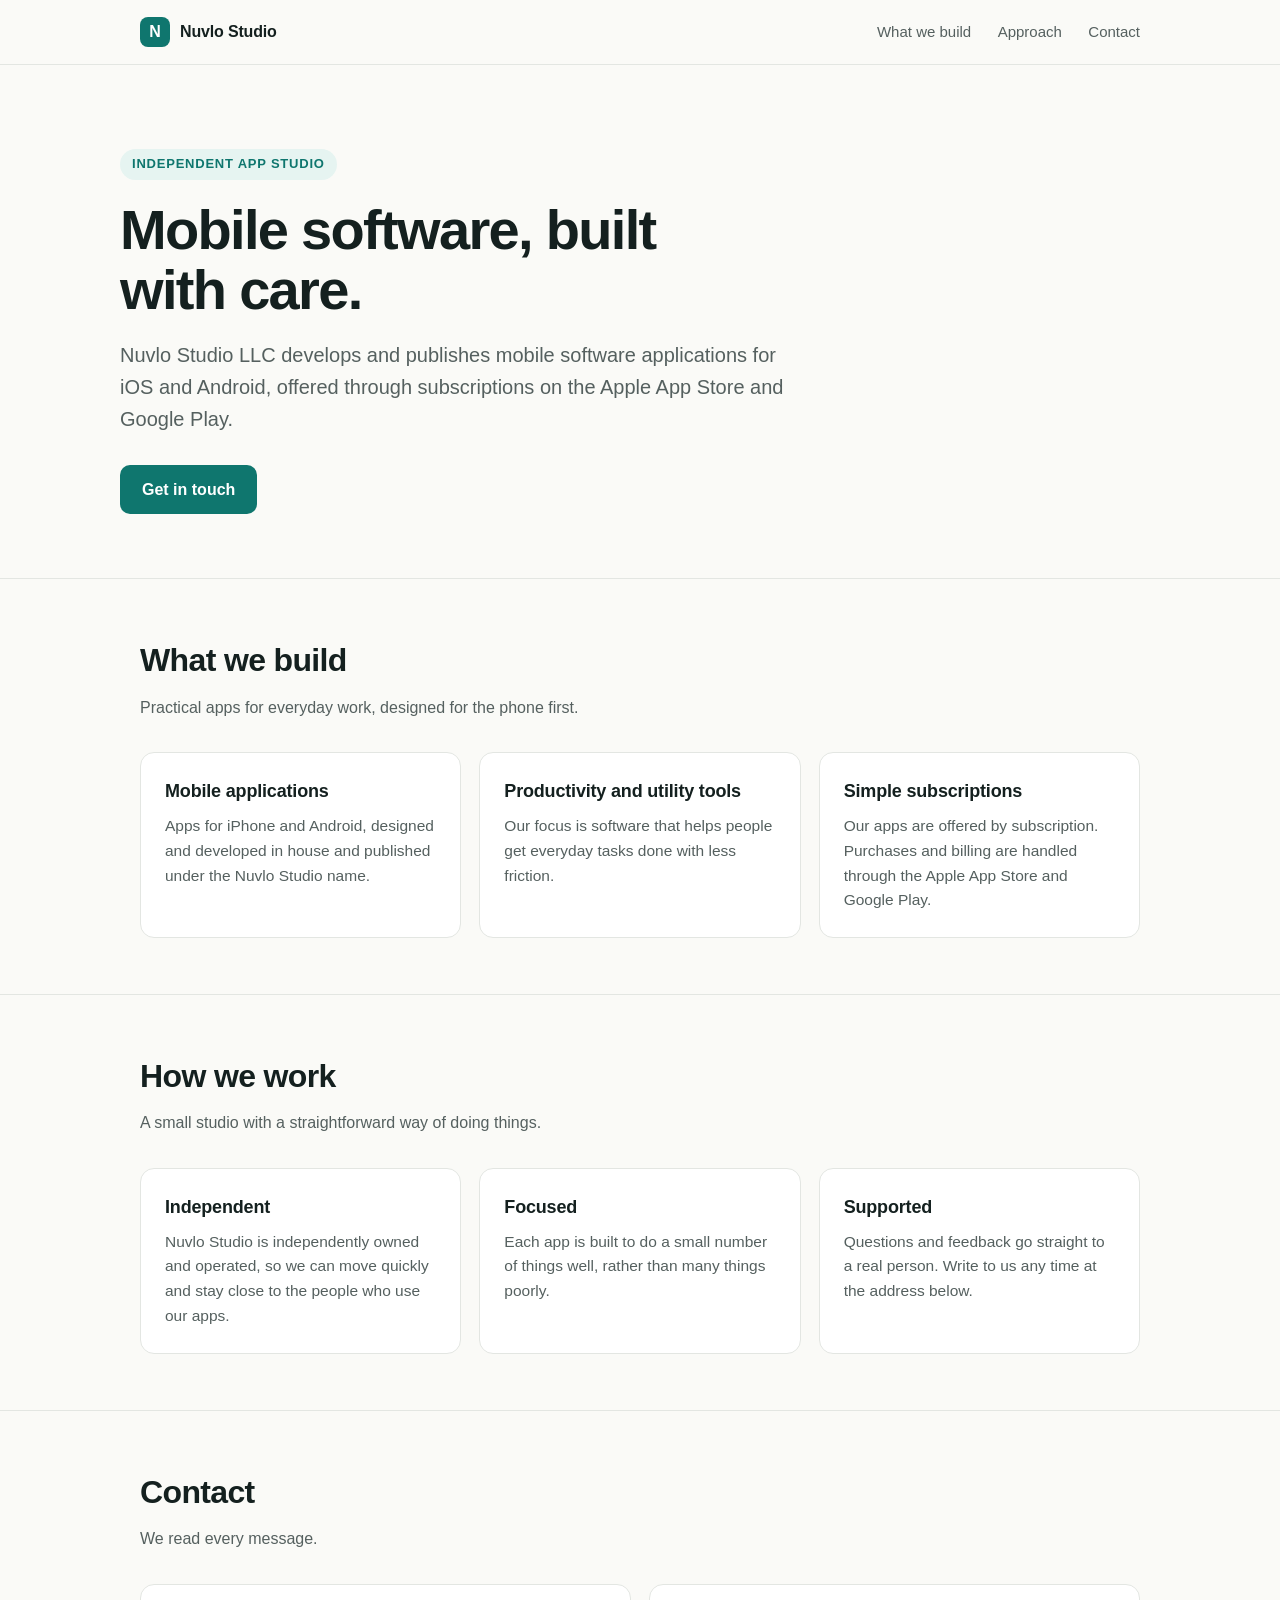
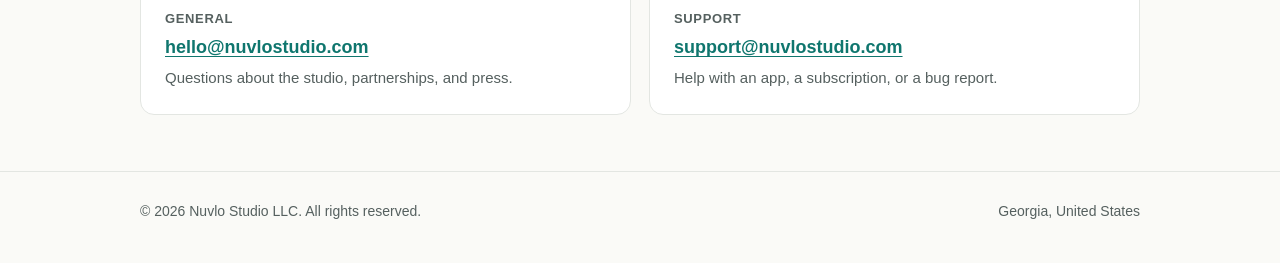
==== index.html @ f9d79541 "Initial one-page site for Nuvlo Studio" ====
<!doctype html>
<html lang="en">
<head>
<meta charset="utf-8">
<meta name="viewport" content="width=device-width, initial-scale=1">
<title>Nuvlo Studio | Mobile software for iOS and Android</title>
<meta name="description" content="Nuvlo Studio LLC develops and publishes mobile software applications, offered through subscriptions on the Apple App Store and Google Play.">
<meta property="og:title" content="Nuvlo Studio">
<meta property="og:description" content="Mobile software applications for iOS and Android, offered through subscriptions on the Apple App Store and Google Play.">
<meta property="og:type" content="website">
<meta property="og:url" content="https://nuvlostudio.com/">
<link rel="canonical" href="https://nuvlostudio.com/">
<link rel="icon" href="data:image/svg+xml,%3Csvg xmlns='http://www.w3.org/2000/svg' viewBox='0 0 64 64'%3E%3Crect width='64' height='64' rx='14' fill='%230f766e'/%3E%3Cpath d='M18 46V18h6l16 20V18h6v28h-6L24 26v20z' fill='%23fff'/%3E%3C/svg%3E">
<style>
  :root {
    --bg: #fafaf7;
    --surface: #ffffff;
    --text: #14201f;
    --muted: #55605f;
    --line: #e3e6e2;
    --accent: #0f766e;
    --accent-ink: #ffffff;
    --accent-soft: #e6f4f1;
    --radius: 14px;
    --maxw: 1040px;
  }
  @media (prefers-color-scheme: dark) {
    :root {
      --bg: #0e1514;
      --surface: #141d1c;
      --text: #eaf1ef;
      --muted: #9fb0ad;
      --line: #25322f;
      --accent: #2dd4bf;
      --accent-ink: #062321;
      --accent-soft: #11302d;
    }
  }
  * { box-sizing: border-box; }
  html { scroll-behavior: smooth; }
  body {
    margin: 0;
    background: var(--bg);
    color: var(--text);
    font-family: -apple-system, BlinkMacSystemFont, "Segoe UI", Roboto, Helvetica, Arial, sans-serif;
    line-height: 1.6;
    -webkit-font-smoothing: antialiased;
  }
  a { color: var(--accent); text-decoration-thickness: 1px; text-underline-offset: 3px; }
  a:hover { text-decoration-thickness: 2px; }
  .wrap { max-width: var(--maxw); margin: 0 auto; padding: 0 20px; }

  header.site {
    border-bottom: 1px solid var(--line);
    background: var(--bg);
    position: sticky; top: 0; z-index: 10;
  }
  .bar { display: flex; align-items: center; justify-content: space-between; height: 64px; }
  .brand { display: flex; align-items: center; gap: 10px; font-weight: 700; letter-spacing: -0.01em; color: var(--text); text-decoration: none; }
  .mark {
    width: 30px; height: 30px; border-radius: 8px; background: var(--accent);
    display: grid; place-items: center; color: var(--accent-ink); font-weight: 800; font-size: 16px;
  }
  nav a { color: var(--muted); text-decoration: none; margin-left: 22px; font-size: 15px; }
  nav a:hover { color: var(--text); }

  .hero { padding: 84px 0 64px; }
  .eyebrow {
    display: inline-block; font-size: 13px; font-weight: 600; letter-spacing: 0.06em; text-transform: uppercase;
    color: var(--accent); background: var(--accent-soft); padding: 5px 12px; border-radius: 999px;
  }
  h1 {
    font-size: clamp(34px, 6vw, 56px); line-height: 1.08; letter-spacing: -0.03em;
    margin: 20px 0 18px; max-width: 18ch;
  }
  .lead { font-size: clamp(17px, 2.2vw, 20px); color: var(--muted); max-width: 60ch; margin: 0 0 30px; }
  .cta {
    display: inline-block; background: var(--accent); color: var(--accent-ink);
    padding: 12px 22px; border-radius: 10px; font-weight: 600; text-decoration: none;
  }
  .cta:hover { opacity: 0.92; }

  section { padding: 56px 0; border-top: 1px solid var(--line); }
  h2 { font-size: clamp(24px, 3.4vw, 32px); letter-spacing: -0.02em; margin: 0 0 8px; }
  .sub { color: var(--muted); margin: 0 0 32px; max-width: 60ch; }

  .grid { display: grid; gap: 18px; grid-template-columns: repeat(auto-fit, minmax(260px, 1fr)); }
  .card {
    background: var(--surface); border: 1px solid var(--line); border-radius: var(--radius);
    padding: 24px;
  }
  .card h3 { margin: 0 0 8px; font-size: 18px; letter-spacing: -0.01em; }
  .card p { margin: 0; color: var(--muted); font-size: 15.5px; }

  .contact-grid { display: grid; gap: 18px; grid-template-columns: repeat(auto-fit, minmax(260px, 1fr)); }
  .contact-grid .label { font-size: 13px; font-weight: 600; letter-spacing: 0.05em; text-transform: uppercase; color: var(--muted); }
  .contact-grid .addr { font-size: 18px; font-weight: 600; margin: 4px 0 4px; }
  .contact-grid p { margin: 0; color: var(--muted); font-size: 15px; }

  footer { border-top: 1px solid var(--line); padding: 28px 0 40px; color: var(--muted); font-size: 14px; }
  footer .row { display: flex; flex-wrap: wrap; gap: 8px 24px; justify-content: space-between; }

  @media (max-width: 560px) {
    nav a { margin-left: 14px; font-size: 14px; }
    .hero { padding: 56px 0 44px; }
  }
</style>
</head>
<body>

<header class="site">
  <div class="wrap bar">
    <a class="brand" href="#top" aria-label="Nuvlo Studio home">
      <span class="mark" aria-hidden="true">N</span>
      <span>Nuvlo Studio</span>
    </a>
    <nav aria-label="Primary">
      <a href="#about">What we build</a>
      <a href="#approach">Approach</a>
      <a href="#contact">Contact</a>
    </nav>
  </div>
</header>

<main id="top">
  <div class="wrap hero">
    <span class="eyebrow">Independent app studio</span>
    <h1>Mobile software, built with care.</h1>
    <p class="lead">
      Nuvlo Studio LLC develops and publishes mobile software applications for iOS and Android,
      offered through subscriptions on the Apple App Store and Google Play.
    </p>
    <a class="cta" href="#contact">Get in touch</a>
  </div>

  <section id="about">
    <div class="wrap">
      <h2>What we build</h2>
      <p class="sub">Practical apps for everyday work, designed for the phone first.</p>
      <div class="grid">
        <div class="card">
          <h3>Mobile applications</h3>
          <p>Apps for iPhone and Android, designed and developed in house and published under the Nuvlo Studio name.</p>
        </div>
        <div class="card">
          <h3>Productivity and utility tools</h3>
          <p>Our focus is software that helps people get everyday tasks done with less friction.</p>
        </div>
        <div class="card">
          <h3>Simple subscriptions</h3>
          <p>Our apps are offered by subscription. Purchases and billing are handled through the Apple App Store and Google Play.</p>
        </div>
      </div>
    </div>
  </section>

  <section id="approach">
    <div class="wrap">
      <h2>How we work</h2>
      <p class="sub">A small studio with a straightforward way of doing things.</p>
      <div class="grid">
        <div class="card">
          <h3>Independent</h3>
          <p>Nuvlo Studio is independently owned and operated, so we can move quickly and stay close to the people who use our apps.</p>
        </div>
        <div class="card">
          <h3>Focused</h3>
          <p>Each app is built to do a small number of things well, rather than many things poorly.</p>
        </div>
        <div class="card">
          <h3>Supported</h3>
          <p>Questions and feedback go straight to a real person. Write to us any time at the address below.</p>
        </div>
      </div>
    </div>
  </section>

  <section id="contact">
    <div class="wrap">
      <h2>Contact</h2>
      <p class="sub">We read every message.</p>
      <div class="contact-grid">
        <div class="card">
          <div class="label">General</div>
          <div class="addr"><a href="mailto:hello@nuvlostudio.com">hello@nuvlostudio.com</a></div>
          <p>Questions about the studio, partnerships, and press.</p>
        </div>
        <div class="card">
          <div class="label">Support</div>
          <div class="addr"><a href="mailto:support@nuvlostudio.com">support@nuvlostudio.com</a></div>
          <p>Help with an app, a subscription, or a bug report.</p>
        </div>
      </div>
    </div>
  </section>
</main>

<footer>
  <div class="wrap row">
    <span>&copy; 2026 Nuvlo Studio LLC. All rights reserved.</span>
    <span>Georgia, United States</span>
  </div>
</footer>

</body>
</html>
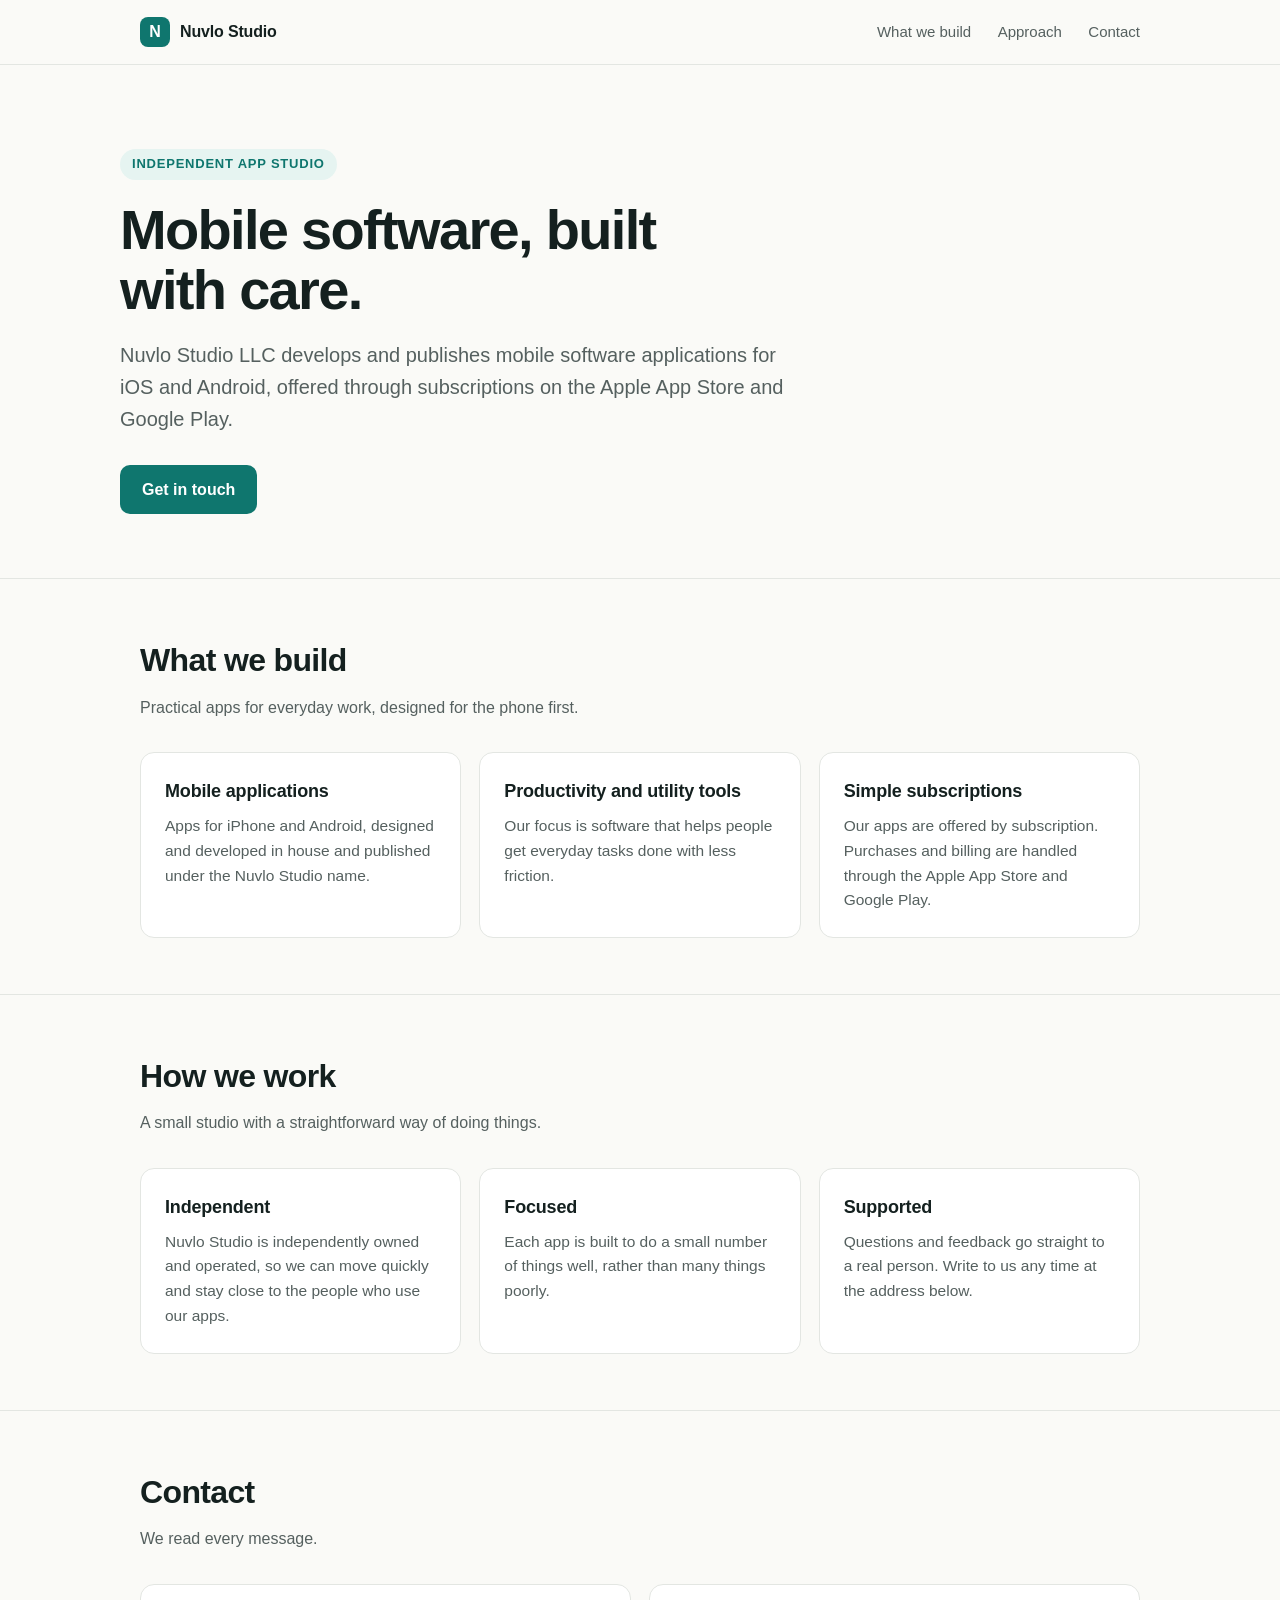
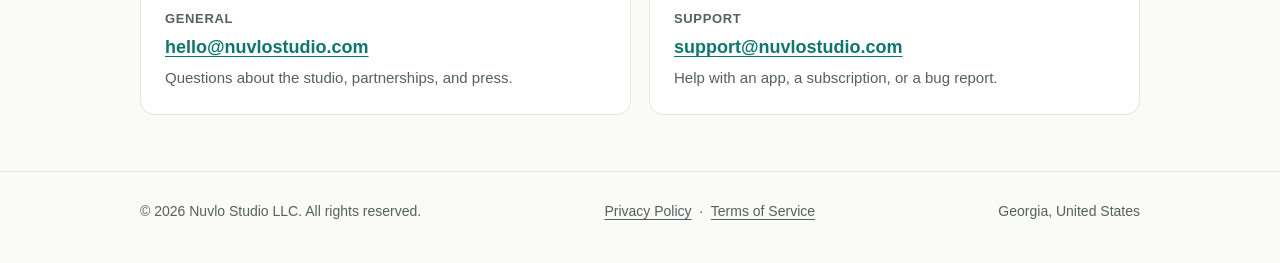
==== commit 28f0fb5b: "Add Privacy Policy and Terms of Service pages Drafted from how PunchedOut actually handles data (pho" ====
--- a/index.html
+++ b/index.html
@@ -99,6 +99,7 @@
 
   footer { border-top: 1px solid var(--line); padding: 28px 0 40px; color: var(--muted); font-size: 14px; }
   footer .row { display: flex; flex-wrap: wrap; gap: 8px 24px; justify-content: space-between; }
+  footer a { color: var(--muted); }
 
   @media (max-width: 560px) {
     nav a { margin-left: 14px; font-size: 14px; }
@@ -198,6 +199,7 @@
 <footer>
   <div class="wrap row">
     <span>&copy; 2026 Nuvlo Studio LLC. All rights reserved.</span>
+    <span><a href="/privacy/">Privacy Policy</a> &nbsp;&middot;&nbsp; <a href="/terms/">Terms of Service</a></span>
     <span>Georgia, United States</span>
   </div>
 </footer>
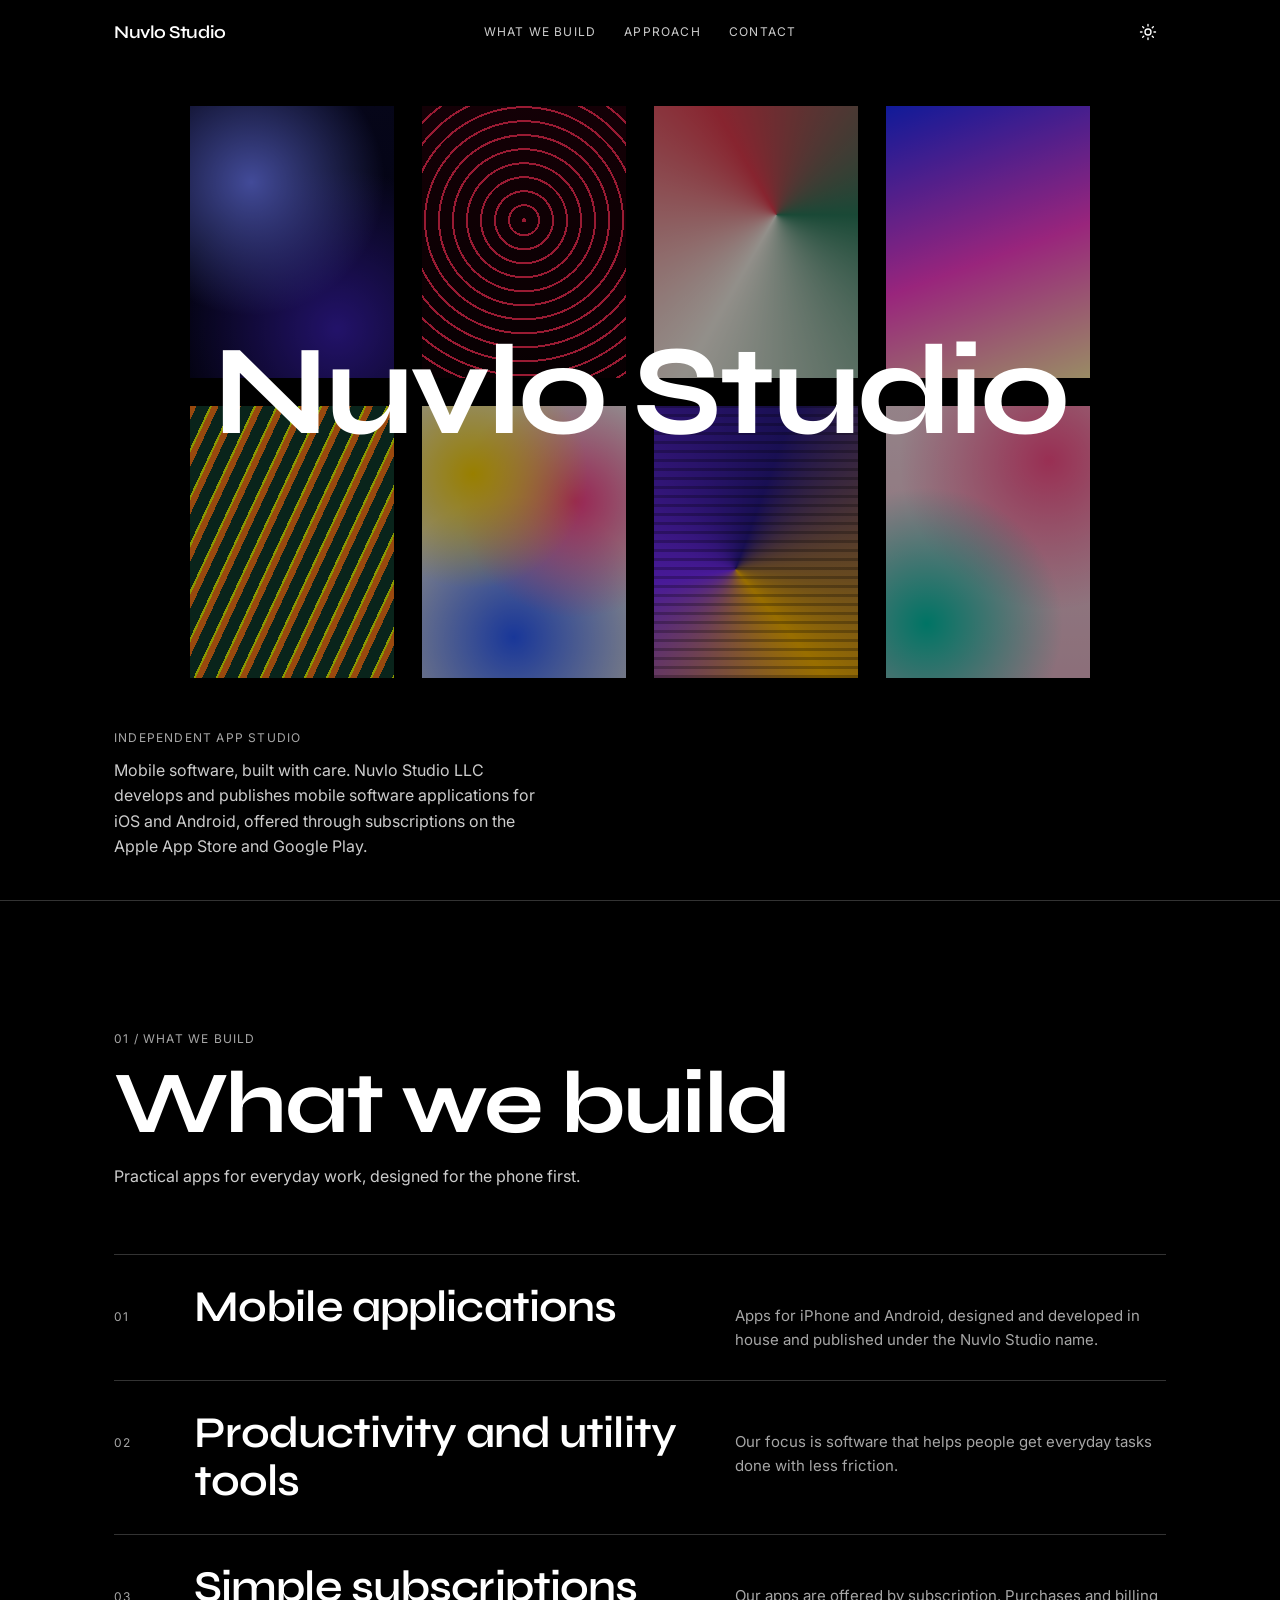
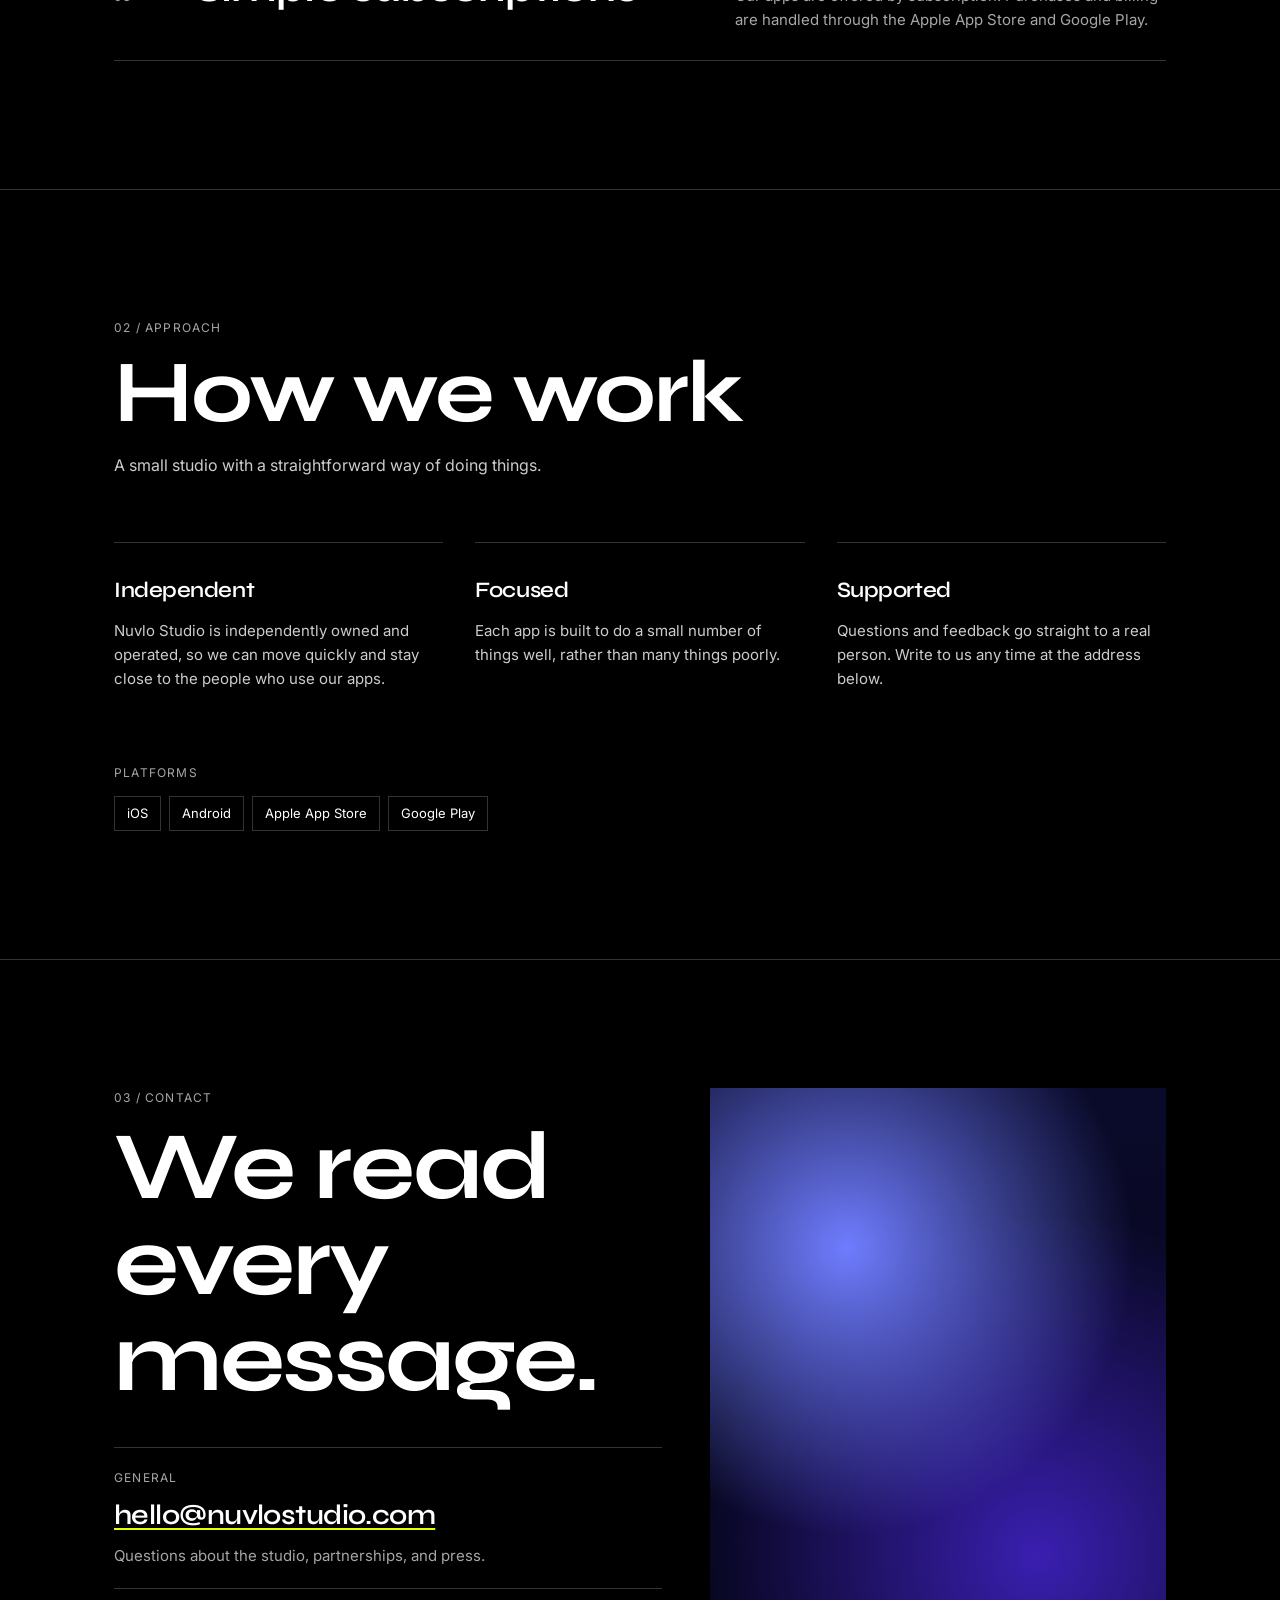
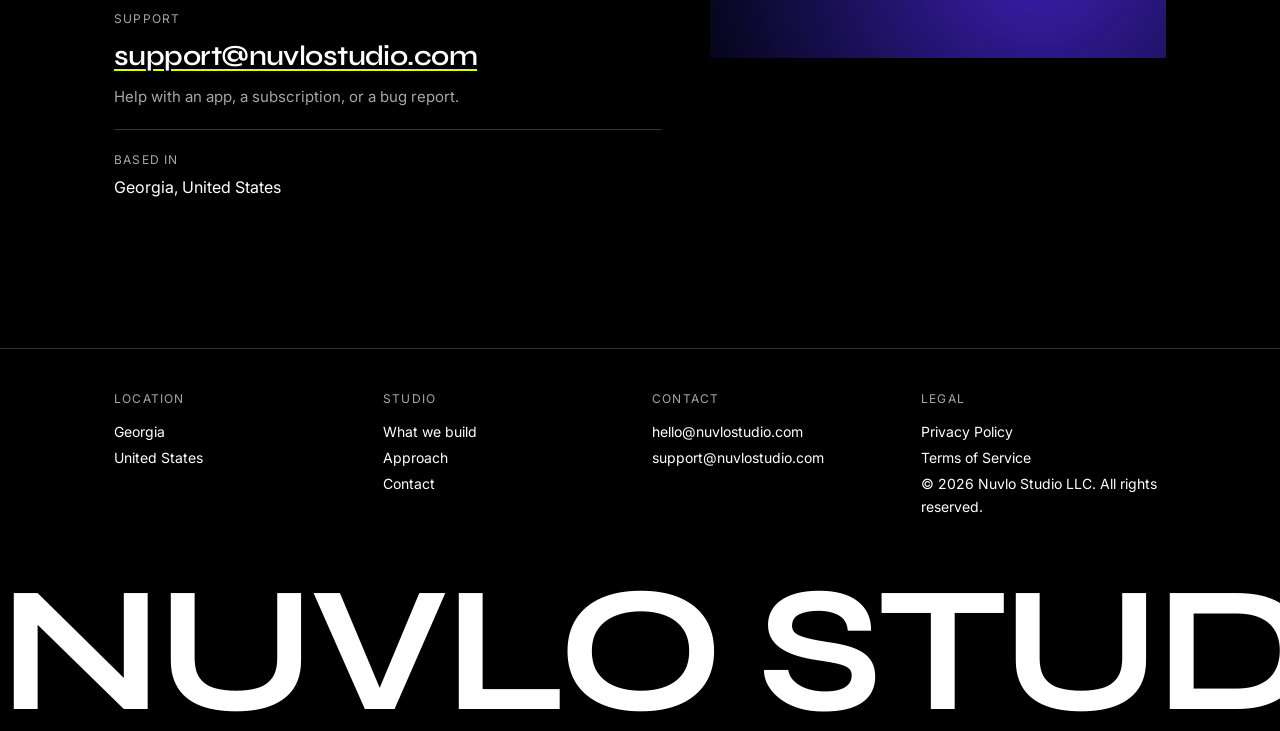
==== commit b3072908: "Redesign site with dark editorial look Rebuild the home page and restyle the privacy and terms pages" ====
--- a/index.html
+++ b/index.html
@@ -10,198 +10,174 @@
 <meta property="og:type" content="website">
 <meta property="og:url" content="https://nuvlostudio.com/">
 <link rel="canonical" href="https://nuvlostudio.com/">
-<link rel="icon" href="data:image/svg+xml,%3Csvg xmlns='http://www.w3.org/2000/svg' viewBox='0 0 64 64'%3E%3Crect width='64' height='64' rx='14' fill='%230f766e'/%3E%3Cpath d='M18 46V18h6l16 20V18h6v28h-6L24 26v20z' fill='%23fff'/%3E%3C/svg%3E">
-<style>
-  :root {
-    --bg: #fafaf7;
-    --surface: #ffffff;
-    --text: #14201f;
-    --muted: #55605f;
-    --line: #e3e6e2;
-    --accent: #0f766e;
-    --accent-ink: #ffffff;
-    --accent-soft: #e6f4f1;
-    --radius: 14px;
-    --maxw: 1040px;
-  }
-  @media (prefers-color-scheme: dark) {
-    :root {
-      --bg: #0e1514;
-      --surface: #141d1c;
-      --text: #eaf1ef;
-      --muted: #9fb0ad;
-      --line: #25322f;
-      --accent: #2dd4bf;
-      --accent-ink: #062321;
-      --accent-soft: #11302d;
-    }
-  }
-  * { box-sizing: border-box; }
-  html { scroll-behavior: smooth; }
-  body {
-    margin: 0;
-    background: var(--bg);
-    color: var(--text);
-    font-family: -apple-system, BlinkMacSystemFont, "Segoe UI", Roboto, Helvetica, Arial, sans-serif;
-    line-height: 1.6;
-    -webkit-font-smoothing: antialiased;
-  }
-  a { color: var(--accent); text-decoration-thickness: 1px; text-underline-offset: 3px; }
-  a:hover { text-decoration-thickness: 2px; }
-  .wrap { max-width: var(--maxw); margin: 0 auto; padding: 0 20px; }
-
-  header.site {
-    border-bottom: 1px solid var(--line);
-    background: var(--bg);
-    position: sticky; top: 0; z-index: 10;
-  }
-  .bar { display: flex; align-items: center; justify-content: space-between; height: 64px; }
-  .brand { display: flex; align-items: center; gap: 10px; font-weight: 700; letter-spacing: -0.01em; color: var(--text); text-decoration: none; }
-  .mark {
-    width: 30px; height: 30px; border-radius: 8px; background: var(--accent);
-    display: grid; place-items: center; color: var(--accent-ink); font-weight: 800; font-size: 16px;
-  }
-  nav a { color: var(--muted); text-decoration: none; margin-left: 22px; font-size: 15px; }
-  nav a:hover { color: var(--text); }
-
-  .hero { padding: 84px 0 64px; }
-  .eyebrow {
-    display: inline-block; font-size: 13px; font-weight: 600; letter-spacing: 0.06em; text-transform: uppercase;
-    color: var(--accent); background: var(--accent-soft); padding: 5px 12px; border-radius: 999px;
-  }
-  h1 {
-    font-size: clamp(34px, 6vw, 56px); line-height: 1.08; letter-spacing: -0.03em;
-    margin: 20px 0 18px; max-width: 18ch;
-  }
-  .lead { font-size: clamp(17px, 2.2vw, 20px); color: var(--muted); max-width: 60ch; margin: 0 0 30px; }
-  .cta {
-    display: inline-block; background: var(--accent); color: var(--accent-ink);
-    padding: 12px 22px; border-radius: 10px; font-weight: 600; text-decoration: none;
-  }
-  .cta:hover { opacity: 0.92; }
-
-  section { padding: 56px 0; border-top: 1px solid var(--line); }
-  h2 { font-size: clamp(24px, 3.4vw, 32px); letter-spacing: -0.02em; margin: 0 0 8px; }
-  .sub { color: var(--muted); margin: 0 0 32px; max-width: 60ch; }
-
-  .grid { display: grid; gap: 18px; grid-template-columns: repeat(auto-fit, minmax(260px, 1fr)); }
-  .card {
-    background: var(--surface); border: 1px solid var(--line); border-radius: var(--radius);
-    padding: 24px;
-  }
-  .card h3 { margin: 0 0 8px; font-size: 18px; letter-spacing: -0.01em; }
-  .card p { margin: 0; color: var(--muted); font-size: 15.5px; }
-
-  .contact-grid { display: grid; gap: 18px; grid-template-columns: repeat(auto-fit, minmax(260px, 1fr)); }
-  .contact-grid .label { font-size: 13px; font-weight: 600; letter-spacing: 0.05em; text-transform: uppercase; color: var(--muted); }
-  .contact-grid .addr { font-size: 18px; font-weight: 600; margin: 4px 0 4px; }
-  .contact-grid p { margin: 0; color: var(--muted); font-size: 15px; }
-
-  footer { border-top: 1px solid var(--line); padding: 28px 0 40px; color: var(--muted); font-size: 14px; }
-  footer .row { display: flex; flex-wrap: wrap; gap: 8px 24px; justify-content: space-between; }
-  footer a { color: var(--muted); }
-
-  @media (max-width: 560px) {
-    nav a { margin-left: 14px; font-size: 14px; }
-    .hero { padding: 56px 0 44px; }
-  }
-</style>
+<link rel="icon" href="data:image/svg+xml,%3Csvg xmlns='http://www.w3.org/2000/svg' viewBox='0 0 64 64'%3E%3Crect width='64' height='64' fill='%23000'/%3E%3Cpath d='M18 46V18h6l16 20V18h6v28h-6L24 26v20z' fill='%23e6ff00'/%3E%3C/svg%3E">
+<link rel="preconnect" href="https://fonts.googleapis.com">
+<link rel="preconnect" href="https://fonts.gstatic.com" crossorigin>
+<link rel="stylesheet" href="https://fonts.googleapis.com/css2?family=Inter:wght@400;500;600&family=Syne:wght@600;700&display=swap">
+<link rel="stylesheet" href="/assets/site.css">
+<script>
+  document.documentElement.className = 'js';
+  try { if (localStorage.getItem('theme') === 'light') document.documentElement.setAttribute('data-theme', 'light'); } catch (e) {}
+</script>
+<script src="/assets/site.js" defer></script>
 </head>
 <body>
 
 <header class="site">
   <div class="wrap bar">
-    <a class="brand" href="#top" aria-label="Nuvlo Studio home">
-      <span class="mark" aria-hidden="true">N</span>
-      <span>Nuvlo Studio</span>
-    </a>
+    <a class="brand" href="#top" aria-label="Nuvlo Studio home">Nuvlo Studio</a>
     <nav aria-label="Primary">
       <a href="#about">What we build</a>
       <a href="#approach">Approach</a>
       <a href="#contact">Contact</a>
     </nav>
+    <button class="theme" type="button" aria-label="Switch to light theme">
+      <svg class="sun" viewBox="0 0 24 24" fill="none" stroke="currentColor" stroke-width="1.8" stroke-linecap="round" aria-hidden="true"><circle cx="12" cy="12" r="4"/><path d="M12 2v2M12 20v2M2 12h2M20 12h2M4.9 4.9l1.4 1.4M17.7 17.7l1.4 1.4M4.9 19.1l1.4-1.4M17.7 6.3l1.4-1.4"/></svg>
+      <svg class="moon" viewBox="0 0 24 24" fill="none" stroke="currentColor" stroke-width="1.8" stroke-linejoin="round" aria-hidden="true"><path d="M20 14.5A8 8 0 0 1 9.5 4a8 8 0 1 0 10.5 10.5z"/></svg>
+    </button>
   </div>
 </header>
 
 <main id="top">
   <div class="wrap hero">
-    <span class="eyebrow">Independent app studio</span>
-    <h1>Mobile software, built with care.</h1>
-    <p class="lead">
-      Nuvlo Studio LLC develops and publishes mobile software applications for iOS and Android,
-      offered through subscriptions on the Apple App Store and Google Play.
+    <div class="stage">
+      <div class="tiles" aria-hidden="true">
+        <div class="art art-1"></div>
+        <div class="art art-2"></div>
+        <div class="art art-3"></div>
+        <div class="art art-4"></div>
+        <div class="art art-5"></div>
+        <div class="art art-6"></div>
+        <div class="art art-7"></div>
+        <div class="art art-8"></div>
+      </div>
+      <h1>Nuvlo Studio</h1>
+    </div>
+    <p class="intro">
+      <span class="label">Independent app studio</span>
+      Mobile software, built with care. Nuvlo Studio LLC develops and publishes mobile software
+      applications for iOS and Android, offered through subscriptions on the Apple App Store and Google Play.
     </p>
-    <a class="cta" href="#contact">Get in touch</a>
   </div>
 
   <section id="about">
     <div class="wrap">
-      <h2>What we build</h2>
-      <p class="sub">Practical apps for everyday work, designed for the phone first.</p>
-      <div class="grid">
-        <div class="card">
+      <div class="section-head">
+        <div class="label">01 / What we build</div>
+        <h2>What we build</h2>
+        <p>Practical apps for everyday work, designed for the phone first.</p>
+      </div>
+      <ol class="list">
+        <li>
+          <span class="label">01</span>
           <h3>Mobile applications</h3>
           <p>Apps for iPhone and Android, designed and developed in house and published under the Nuvlo Studio name.</p>
-        </div>
-        <div class="card">
+        </li>
+        <li>
+          <span class="label">02</span>
           <h3>Productivity and utility tools</h3>
           <p>Our focus is software that helps people get everyday tasks done with less friction.</p>
-        </div>
-        <div class="card">
+        </li>
+        <li>
+          <span class="label">03</span>
           <h3>Simple subscriptions</h3>
           <p>Our apps are offered by subscription. Purchases and billing are handled through the Apple App Store and Google Play.</p>
-        </div>
-      </div>
+        </li>
+      </ol>
     </div>
   </section>
 
   <section id="approach">
     <div class="wrap">
-      <h2>How we work</h2>
-      <p class="sub">A small studio with a straightforward way of doing things.</p>
-      <div class="grid">
-        <div class="card">
+      <div class="section-head">
+        <div class="label">02 / Approach</div>
+        <h2>How we work</h2>
+        <p>A small studio with a straightforward way of doing things.</p>
+      </div>
+      <div class="principles">
+        <div>
           <h3>Independent</h3>
           <p>Nuvlo Studio is independently owned and operated, so we can move quickly and stay close to the people who use our apps.</p>
         </div>
-        <div class="card">
+        <div>
           <h3>Focused</h3>
           <p>Each app is built to do a small number of things well, rather than many things poorly.</p>
         </div>
-        <div class="card">
+        <div>
           <h3>Supported</h3>
           <p>Questions and feedback go straight to a real person. Write to us any time at the address below.</p>
         </div>
+      </div>
+      <div class="platforms">
+        <div class="label">Platforms</div>
+        <ul class="chips">
+          <li>iOS</li>
+          <li>Android</li>
+          <li>Apple App Store</li>
+          <li>Google Play</li>
+        </ul>
       </div>
     </div>
   </section>
 
   <section id="contact">
-    <div class="wrap">
-      <h2>Contact</h2>
-      <p class="sub">We read every message.</p>
-      <div class="contact-grid">
-        <div class="card">
-          <div class="label">General</div>
-          <div class="addr"><a href="mailto:hello@nuvlostudio.com">hello@nuvlostudio.com</a></div>
-          <p>Questions about the studio, partnerships, and press.</p>
-        </div>
-        <div class="card">
-          <div class="label">Support</div>
-          <div class="addr"><a href="mailto:support@nuvlostudio.com">support@nuvlostudio.com</a></div>
-          <p>Help with an app, a subscription, or a bug report.</p>
-        </div>
+    <div class="wrap contact">
+      <div>
+        <div class="label">03 / Contact</div>
+        <h2>We read every message.</h2>
+        <dl>
+          <div>
+            <dt class="label">General</dt>
+            <dd class="addr"><a href="mailto:hello@nuvlostudio.com">hello@nuvlostudio.com</a></dd>
+            <dd class="hint">Questions about the studio, partnerships, and press.</dd>
+          </div>
+          <div>
+            <dt class="label">Support</dt>
+            <dd class="addr"><a href="mailto:support@nuvlostudio.com">support@nuvlostudio.com</a></dd>
+            <dd class="hint">Help with an app, a subscription, or a bug report.</dd>
+          </div>
+          <div>
+            <dt class="label">Based in</dt>
+            <dd>Georgia, United States</dd>
+          </div>
+        </dl>
       </div>
+      <div class="art art-1" aria-hidden="true"></div>
     </div>
   </section>
 </main>
 
-<footer>
-  <div class="wrap row">
-    <span>&copy; 2026 Nuvlo Studio LLC. All rights reserved.</span>
-    <span><a href="/privacy/">Privacy Policy</a> &nbsp;&middot;&nbsp; <a href="/terms/">Terms of Service</a></span>
-    <span>Georgia, United States</span>
+<footer class="site">
+  <div class="wrap cols">
+    <div>
+      <div class="label">Location</div>
+      <ul><li>Georgia</li><li>United States</li></ul>
+    </div>
+    <div>
+      <div class="label">Studio</div>
+      <ul>
+        <li><a href="#about">What we build</a></li>
+        <li><a href="#approach">Approach</a></li>
+        <li><a href="#contact">Contact</a></li>
+      </ul>
+    </div>
+    <div>
+      <div class="label">Contact</div>
+      <ul>
+        <li><a href="mailto:hello@nuvlostudio.com">hello@nuvlostudio.com</a></li>
+        <li><a href="mailto:support@nuvlostudio.com">support@nuvlostudio.com</a></li>
+      </ul>
+    </div>
+    <div>
+      <div class="label">Legal</div>
+      <ul>
+        <li><a href="/privacy/">Privacy Policy</a></li>
+        <li><a href="/terms/">Terms of Service</a></li>
+        <li>&copy; 2026 Nuvlo Studio LLC. All rights reserved.</li>
+      </ul>
+    </div>
   </div>
+  <div class="marquee" aria-hidden="true"><div><span>Nuvlo Studio <i>&#10033;</i></span><span>Nuvlo Studio <i>&#10033;</i></span><span>Nuvlo Studio <i>&#10033;</i></span><span>Nuvlo Studio <i>&#10033;</i></span><span>Nuvlo Studio <i>&#10033;</i></span><span>Nuvlo Studio <i>&#10033;</i></span><span>Nuvlo Studio <i>&#10033;</i></span><span>Nuvlo Studio <i>&#10033;</i></span></div></div>
 </footer>
 
 </body>
--- a/assets/site.css
+++ b/assets/site.css
@@ -0,0 +1,262 @@
+/* Nuvlo Studio — shared styles for the home page and the legal pages. */
+
+:root {
+  --bg: #000;
+  --fg: #fff;
+  --fg-soft: rgba(255, 255, 255, 0.8);
+  --muted: #a6a6a6;
+  --line: #333;
+  --accent: #e6ff00;
+  --accent-ink: #000;
+  --tile-opacity: 0.6;
+  --display: "Syne", system-ui, -apple-system, "Segoe UI", sans-serif;
+  --body: "Inter", system-ui, -apple-system, "Segoe UI", Roboto, Helvetica, Arial, sans-serif;
+  --maxw: 1100px;
+  --gutter: 24px;
+  color-scheme: dark;
+}
+:root[data-theme="light"] {
+  --bg: #fff;
+  --fg: #000;
+  --fg-soft: rgba(0, 0, 0, 0.8);
+  --muted: #5c5c5c;
+  --line: #d9d9d9;
+  --tile-opacity: 0.3;
+  color-scheme: light;
+}
+
+* { box-sizing: border-box; }
+html { scroll-behavior: smooth; scroll-padding-top: 72px; }
+body {
+  margin: 0;
+  background: var(--bg);
+  color: var(--fg);
+  font-family: var(--body);
+  font-size: 16px;
+  line-height: 1.6;
+  -webkit-font-smoothing: antialiased;
+  overflow-x: hidden;
+}
+h1, h2, h3 { font-family: var(--display); margin: 0; }
+p { margin: 0; }
+a {
+  color: var(--fg);
+  text-decoration: underline;
+  text-decoration-color: var(--accent);
+  text-decoration-thickness: 2px;
+  text-underline-offset: 4px;
+}
+:root[data-theme="light"] a { text-decoration-color: var(--fg); }
+a:hover { background: var(--accent); color: var(--accent-ink); text-decoration-color: transparent; }
+:focus-visible { outline: 2px solid var(--accent); outline-offset: 3px; }
+:root[data-theme="light"] :focus-visible { outline-color: var(--fg); }
+::selection { background: var(--accent); color: var(--accent-ink); }
+
+.wrap { max-width: var(--maxw); margin: 0 auto; padding: 0 var(--gutter); }
+.label {
+  font-size: 12px;
+  letter-spacing: 0.1em;
+  text-transform: uppercase;
+  color: var(--muted);
+}
+
+/* Header */
+header.site {
+  position: sticky; top: 0; z-index: 20;
+  background: var(--bg);
+  transition: transform 0.3s ease;
+}
+header.site.is-hidden { transform: translateY(-100%); }
+.bar {
+  display: grid;
+  grid-template-columns: 1fr auto 1fr;
+  align-items: center;
+  gap: 12px 24px;
+  min-height: 64px;
+}
+.brand {
+  justify-self: start;
+  font-family: var(--display);
+  font-size: 18px; font-weight: 600; letter-spacing: -0.025em;
+  text-decoration: none;
+}
+.brand:hover { background: none; color: var(--fg); }
+header.site nav { display: flex; gap: 28px; }
+header.site nav a {
+  font-size: 12px; letter-spacing: 0.1em; text-transform: uppercase;
+  color: var(--fg-soft); text-decoration: none; padding: 6px 0;
+}
+header.site nav a:hover { background: none; color: var(--fg); box-shadow: 0 2px 0 var(--accent); }
+header.site nav a[aria-current="page"] { color: var(--fg); box-shadow: 0 2px 0 var(--accent); }
+.theme {
+  justify-self: end;
+  display: none;
+  width: 36px; height: 36px; padding: 0;
+  place-items: center;
+  background: none; border: 1px solid transparent; color: var(--fg);
+  cursor: pointer;
+}
+.js .theme { display: grid; }
+.theme:hover { border-color: var(--line); }
+.theme svg { width: 18px; height: 18px; }
+.theme .moon { display: none; }
+:root[data-theme="light"] .theme .sun { display: none; }
+:root[data-theme="light"] .theme .moon { display: block; }
+
+/* Generated tile artwork (stands in for project imagery) */
+.art { background-color: #111; background-size: cover; }
+.art-1 { background-image: radial-gradient(circle at 30% 28%, #6f7dff, transparent 55%), radial-gradient(circle at 72% 82%, #3a1fb0, transparent 60%), linear-gradient(#0a0a2a, #05051a); }
+.art-2 { background-image: repeating-radial-gradient(circle at 50% 42%, #ff2d55 0 2px, transparent 2px 14px), linear-gradient(#22000a, #0d0004); }
+.art-3 { background-image: conic-gradient(from 210deg at 60% 40%, #f4efe6, #e23d4f, #2b7a5b, #f4efe6); }
+.art-4 { background-image: linear-gradient(160deg, #1b2cff, #ff3ecf 55%, #ffe9a8); }
+.art-5 { background-image: repeating-linear-gradient(115deg, #ff7a18 0 6px, #0f3d2e 6px 18px, #e6ff00 18px 20px); }
+.art-6 { background-image: radial-gradient(circle at 25% 25%, #ffd400, transparent 45%), radial-gradient(circle at 75% 35%, #ff3e8a, transparent 50%), radial-gradient(circle at 45% 85%, #2a5cff, transparent 55%), linear-gradient(#f2f2f2, #dcdcdc); }
+.art-7 { background-image: repeating-linear-gradient(0deg, rgba(0, 0, 0, 0.25) 0 3px, transparent 3px 9px), conic-gradient(from 20deg at 40% 60%, #2a1a8a, #ffb800, #7a2cff, #2a1a8a); }
+.art-8 { background-image: radial-gradient(circle at 20% 80%, #00c2a8, transparent 50%), radial-gradient(circle at 80% 20%, #ff4f8b, transparent 55%), linear-gradient(#f7d9e3, #e9b9cb); }
+
+/* Hero */
+.hero {
+  min-height: calc(100svh - 64px);
+  display: grid;
+  grid-template-rows: 1fr auto;
+  padding-top: 24px;
+  padding-bottom: 40px;
+}
+.stage { display: grid; place-items: center; }
+.stage > * { grid-area: 1 / 1; }
+.tiles {
+  display: grid;
+  grid-template-columns: repeat(4, 1fr);
+  gap: clamp(10px, 2.4vw, 28px);
+  /* Capped by viewport height so the intro stays above the fold. */
+  width: min(900px, 100%, max(320px, (100svh - 270px) * 1.45));
+  opacity: var(--tile-opacity);
+}
+.tiles .art { aspect-ratio: 3 / 4; will-change: transform; }
+.hero h1 {
+  position: relative;
+  font-size: clamp(40px, 11vw, 128px);
+  font-weight: 700;
+  line-height: 1;
+  letter-spacing: -0.025em;
+  white-space: nowrap;
+  text-align: center;
+}
+.intro { max-width: 44ch; color: var(--fg-soft); margin-top: 32px; }
+.intro .label { display: block; margin-bottom: 10px; }
+
+/* Sections */
+section { padding: clamp(64px, 10vw, 128px) 0; border-top: 1px solid var(--line); }
+.section-head { margin-bottom: clamp(32px, 5vw, 64px); }
+.section-head h2 {
+  font-size: clamp(36px, 7vw, 88px);
+  font-weight: 700; line-height: 1; letter-spacing: -0.025em;
+  margin: 12px 0 16px;
+}
+.section-head p { color: var(--fg-soft); max-width: 52ch; }
+
+/* What we build: project-style list */
+.list { list-style: none; margin: 0; padding: 0; border-bottom: 1px solid var(--line); }
+.list li {
+  display: grid;
+  grid-template-columns: 56px minmax(0, 1.2fr) minmax(0, 1fr);
+  gap: 8px 24px;
+  align-items: baseline;
+  padding: 28px 0;
+  border-top: 1px solid var(--line);
+}
+.list h3 {
+  font-size: clamp(24px, 3.6vw, 44px);
+  font-weight: 600; line-height: 1.1; letter-spacing: -0.02em;
+  transition: transform 0.25s ease, color 0.25s ease;
+}
+.list p { color: var(--muted); font-size: 15px; }
+@media (hover: hover) {
+  .list li:hover h3 { transform: translateX(12px); color: var(--accent); }
+  :root[data-theme="light"] .list li:hover h3 { color: var(--fg); text-decoration: underline; text-decoration-thickness: 3px; text-underline-offset: 6px; }
+}
+
+/* Approach */
+.principles { display: grid; grid-template-columns: repeat(3, 1fr); gap: 32px; }
+.principles > div { border-top: 1px solid var(--line); padding-top: 20px; }
+.principles h3 { font-size: 22px; font-weight: 600; letter-spacing: -0.02em; margin: 10px 0 10px; }
+.principles p { color: var(--fg-soft); font-size: 15px; }
+.chips { display: flex; flex-wrap: wrap; gap: 8px; list-style: none; margin: 14px 0 0; padding: 0; }
+.chips li { border: 1px solid var(--line); padding: 6px 12px; font-size: 13px; }
+.platforms { margin-top: clamp(40px, 6vw, 72px); }
+
+/* Contact */
+.contact { display: grid; grid-template-columns: minmax(0, 1.2fr) minmax(0, 1fr); gap: 48px; align-items: start; }
+.contact h2 {
+  font-size: clamp(40px, 7.5vw, 96px);
+  font-weight: 700; line-height: 1; letter-spacing: -0.025em;
+  margin: 12px 0 40px;
+}
+.contact dl { margin: 0; }
+.contact dl > div { border-top: 1px solid var(--line); padding: 20px 0; }
+.contact dd { margin: 6px 0 0; }
+.contact .addr { font-family: var(--display); font-size: clamp(20px, 2.6vw, 28px); font-weight: 600; letter-spacing: -0.02em; overflow-wrap: anywhere; }
+.contact .hint { color: var(--muted); font-size: 15px; }
+.contact .art { aspect-ratio: 4 / 5; width: 100%; }
+
+/* Footer */
+footer.site { border-top: 1px solid var(--line); padding-top: 40px; font-size: 14px; }
+.cols { display: grid; grid-template-columns: repeat(4, 1fr); gap: 32px 24px; padding-bottom: 48px; }
+.cols .label { margin-bottom: 12px; }
+.cols ul { list-style: none; margin: 0; padding: 0; }
+.cols li { margin-bottom: 4px; overflow-wrap: anywhere; }
+.cols a { text-decoration: none; }
+.cols a:hover { background: none; color: var(--fg); text-decoration: underline; text-decoration-color: var(--accent); }
+.marquee { overflow: hidden; white-space: nowrap; user-select: none; }
+.marquee div {
+  display: inline-block;
+  font-family: var(--display);
+  font-size: clamp(64px, 14vw, 200px);
+  font-weight: 700; line-height: 0.9; letter-spacing: -0.025em; text-transform: uppercase;
+  animation: marquee 40s linear infinite;
+}
+.marquee span { padding-right: 0.35em; }
+.marquee i { font-style: normal; color: var(--accent); }
+:root[data-theme="light"] .marquee i { color: var(--fg); }
+@keyframes marquee { to { transform: translateX(-50%); } }
+
+/* Legal documents */
+.doc { padding: clamp(48px, 8vw, 96px) 0 96px; }
+.doc .narrow { max-width: 720px; }
+.doc h1 { font-size: clamp(44px, 9vw, 96px); font-weight: 700; line-height: 1; letter-spacing: -0.025em; margin-bottom: 20px; }
+.doc .meta { font-size: 12px; letter-spacing: 0.1em; text-transform: uppercase; color: var(--muted); margin-bottom: 40px; }
+.doc h2 { font-size: 24px; font-weight: 600; letter-spacing: -0.02em; line-height: 1.2; margin: 48px 0 14px; padding-top: 24px; border-top: 1px solid var(--line); }
+.doc p, .doc li { color: var(--fg-soft); }
+.doc strong { color: var(--fg); }
+.doc p { margin-bottom: 14px; }
+.doc ul { margin: 0 0 14px; padding-left: 20px; }
+.doc li { margin-bottom: 8px; }
+.doc li::marker { color: var(--muted); }
+.glance, .note { border: 1px solid var(--line); border-left: 3px solid var(--accent); padding: 20px 24px 8px; margin-bottom: 8px; }
+:root[data-theme="light"] .glance, :root[data-theme="light"] .note { border-left-color: var(--fg); }
+.item { border: 1px solid var(--line); padding: 20px 24px; margin-bottom: 12px; }
+.item h3 { font-size: 18px; font-weight: 600; letter-spacing: -0.01em; margin-bottom: 6px; }
+.item p { margin: 0; color: var(--muted); font-size: 15px; }
+
+@media (max-width: 760px) {
+  .bar { grid-template-columns: 1fr auto; padding-top: 6px; padding-bottom: 10px; }
+  .bar .theme { grid-column: 2; grid-row: 1; }
+  header.site nav { grid-column: 1 / -1; grid-row: 2; gap: 20px; }
+  html { scroll-padding-top: 100px; }
+  .hero { min-height: 0; padding-top: 16px; }
+  .tiles { grid-template-columns: repeat(2, 1fr); width: 100%; }
+  .tiles .art { aspect-ratio: 1; }
+  .list li { grid-template-columns: 36px 1fr; }
+  .list p { grid-column: 2; }
+  .principles { grid-template-columns: 1fr; gap: 24px; }
+  .contact { grid-template-columns: 1fr; }
+  .contact .art { aspect-ratio: 16 / 9; }
+  .cols { grid-template-columns: repeat(2, 1fr); }
+  .cols > div:nth-child(3) { grid-column: 1 / -1; }
+}
+
+@media (prefers-reduced-motion: reduce) {
+  html { scroll-behavior: auto; }
+  header.site, .list h3 { transition: none; }
+  .marquee div { animation: none; }
+}
